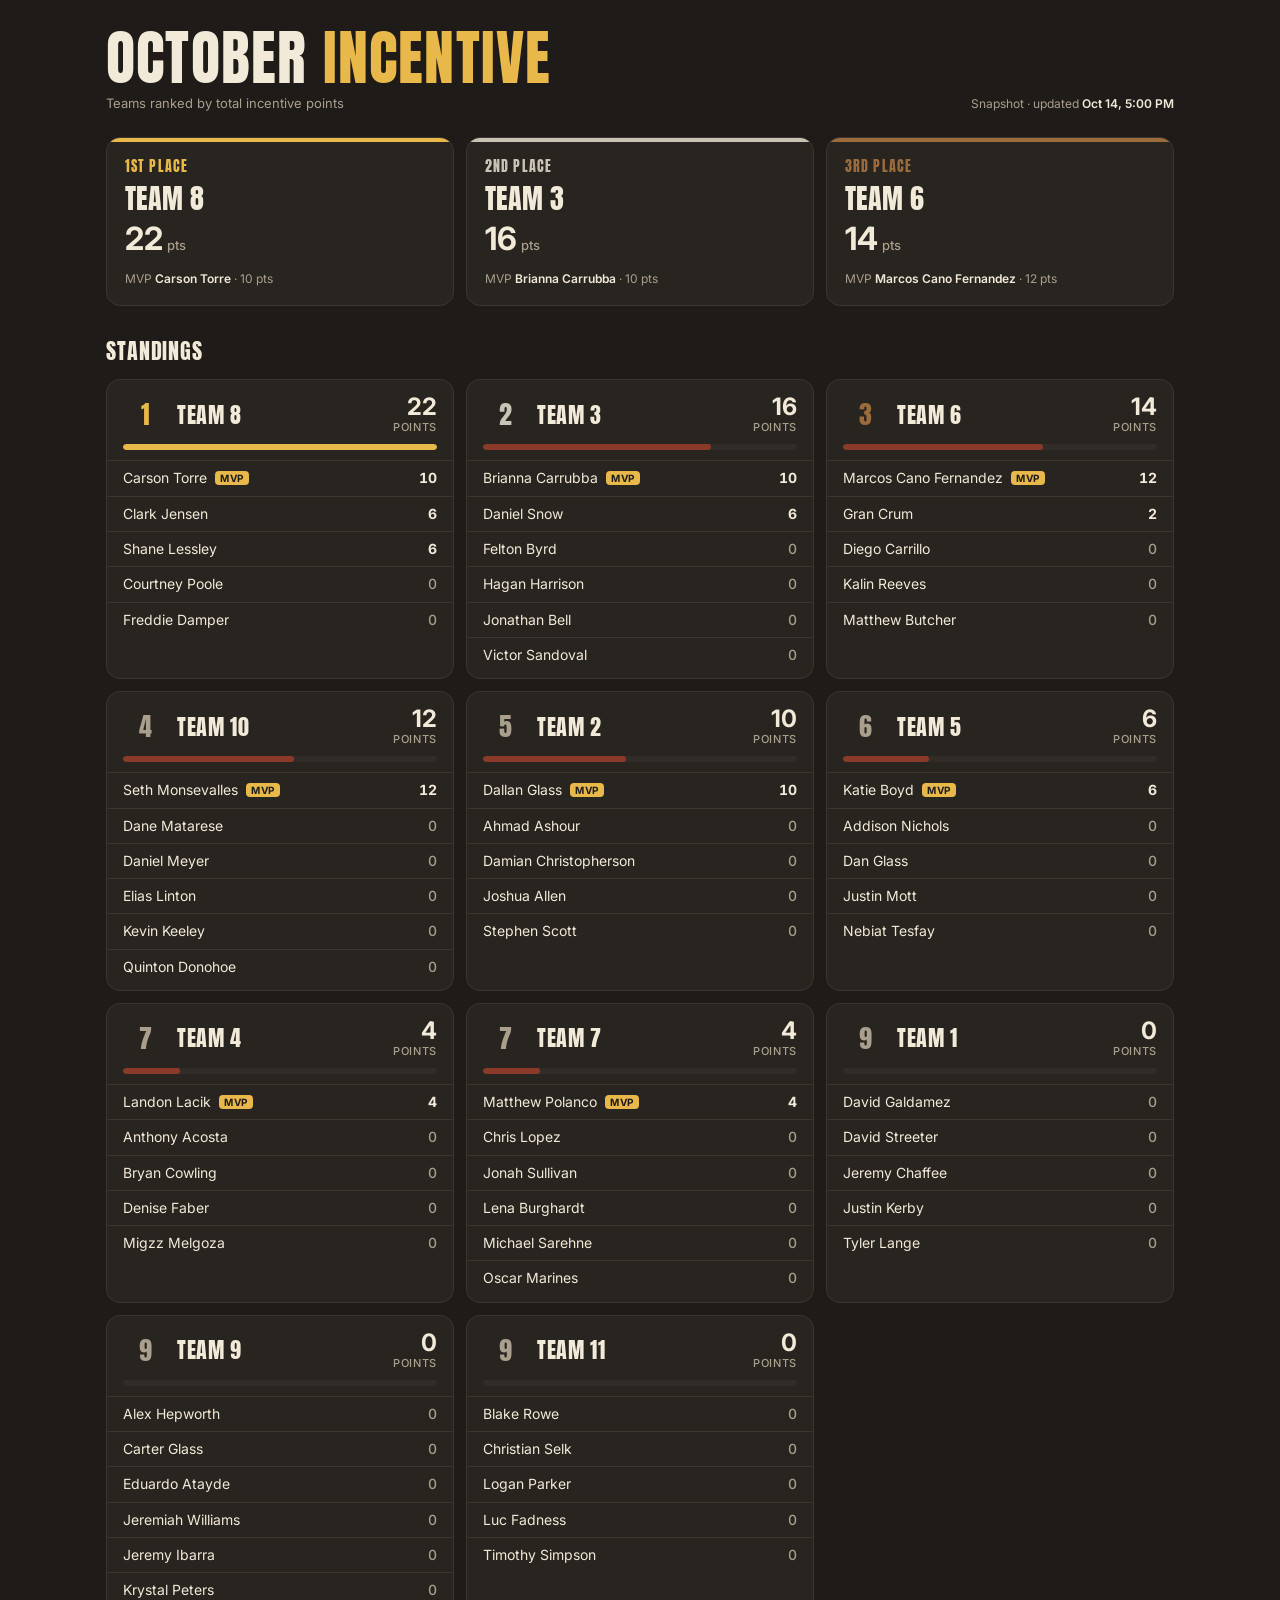
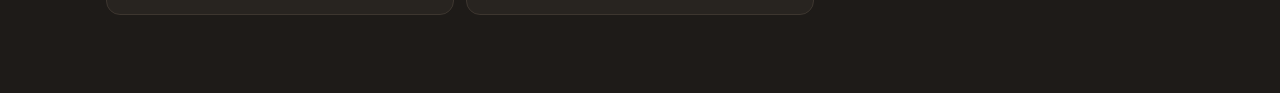
==== october.html @ 86134f39 "Rename october to october.html" ====
<!doctype html>
<html lang="en">
<head>
<meta charset="utf-8">
<meta name="viewport" content="width=device-width, initial-scale=1">
<title>October Incentive</title>
<link rel="preconnect" href="https://fonts.googleapis.com">
<link href="https://fonts.googleapis.com/css2?family=Anton&family=Inter:wght@400;500;600;700&display=swap" rel="stylesheet">
<style>
  :root {
    --bg: #1E1B18;          /* Ranch Black */
    --panel: #282420;
    --panel-2: #312c27;
    --line: #3d362f;
    --text: #F2EAD8;        /* Bone Cream */
    --muted: #a99f8c;
    --gold: #E8B84B;        /* Harvest Gold */
    --silver: #C9C3B6;
    --bronze: #9C6B3C;      /* Mesa Brown */
    --adobe: #8B3A2A;       /* Burnt Adobe */
    --red: #D90000;         /* Red Hot */
    --green: #6F9A3E;       /* cactus */
  }
  * { box-sizing: border-box; }
  body {
    margin: 0; background: var(--bg); color: var(--text);
    font: 15px/1.45 Inter, system-ui, sans-serif;
  }
  .wrap { max-width: 1100px; margin: 0 auto; padding: 28px 16px 60px; }
  header { display: flex; flex-wrap: wrap; align-items: flex-end; justify-content: space-between; gap: 12px; margin-bottom: 24px; }
  h1 { font: 400 clamp(36px, 7vw, 60px)/1 Anton, Impact, sans-serif; letter-spacing: .02em; margin: 0; text-transform: uppercase; }
  h1 span { color: var(--gold); }
  .sub { color: var(--muted); font-size: 13px; margin-top: 6px; }
  .updated { color: var(--muted); font-size: 12px; text-align: right; }
  .updated b { color: var(--text); font-weight: 600; }

  /* Podium */
  .podium { display: grid; grid-template-columns: repeat(3, 1fr); gap: 12px; margin-bottom: 28px; }
  .pod { background: var(--panel); border: 1px solid var(--line); border-radius: 14px; padding: 18px; position: relative; overflow: hidden; }
  .pod::before { content: ""; position: absolute; inset: 0 0 auto 0; height: 4px; background: var(--c); }
  .pod .place { font: 400 14px Anton, sans-serif; letter-spacing: .08em; color: var(--c); text-transform: uppercase; }
  .pod .name { font: 400 28px/1.1 Anton, sans-serif; margin: 6px 0 2px; text-transform: uppercase; }
  .pod .pts { font-size: 32px; font-weight: 700; color: var(--text); }
  .pod .pts small { font-size: 13px; color: var(--muted); font-weight: 500; margin-left: 4px; }
  .pod .mvp { font-size: 12px; color: var(--muted); margin-top: 8px; }
  .pod .mvp b { color: var(--text); font-weight: 600; }
  .p1 { --c: var(--gold); } .p2 { --c: var(--silver); } .p3 { --c: var(--bronze); }

  /* Standings */
  h2 { font: 400 22px Anton, sans-serif; letter-spacing: .04em; text-transform: uppercase; margin: 0 0 12px; }
  .teams { display: grid; grid-template-columns: repeat(auto-fill, minmax(320px, 1fr)); gap: 12px; }
  .team { background: var(--panel); border: 1px solid var(--line); border-radius: 14px; overflow: hidden; }
  .team-head { display: grid; grid-template-columns: 44px 1fr auto; align-items: center; gap: 10px; padding: 14px 16px 10px; }
  .rank { font: 400 26px Anton, sans-serif; color: var(--muted); text-align: center; }
  .team.r1 .rank { color: var(--gold); } .team.r2 .rank { color: var(--silver); } .team.r3 .rank { color: var(--bronze); }
  .team-name { font: 400 22px Anton, sans-serif; text-transform: uppercase; letter-spacing: .03em; }
  .team-total { font-size: 24px; font-weight: 700; text-align: right; line-height: 1; }
  .team-total small { display: block; font-size: 11px; color: var(--muted); font-weight: 500; text-transform: uppercase; letter-spacing: .06em; margin-top: 3px; }
  .bar { height: 6px; background: var(--panel-2); margin: 0 16px 10px; border-radius: 3px; overflow: hidden; }
  .bar i { display: block; height: 100%; background: var(--gold); border-radius: 3px; }
  .team:not(.r1) .bar i { background: var(--adobe); }
  ul { list-style: none; margin: 0; padding: 0 0 6px; }
  li { display: flex; justify-content: space-between; gap: 12px; padding: 7px 16px; border-top: 1px solid var(--line); font-size: 14px; }
  li .pts { font-weight: 700; font-variant-numeric: tabular-nums; }
  li .pts.zero { color: var(--muted); font-weight: 500; }
  li.top .who::after { content: "MVP"; font-size: 10px; font-weight: 700; letter-spacing: .06em; color: var(--bg); background: var(--gold); border-radius: 4px; padding: 1px 5px; margin-left: 8px; vertical-align: 1px; }

  .note { margin-top: 18px; color: var(--muted); font-size: 12px; }
  .err { color: var(--red); }

  @media (max-width: 720px) {
    .podium { grid-template-columns: 1fr; }
    .teams { grid-template-columns: 1fr; }
    .updated { text-align: left; }
  }
</style>
</head>
<body>
<div class="wrap">
  <header>
    <div>
      <h1>October <span>Incentive</span></h1>
      <div class="sub">Teams ranked by total incentive points</div>
    </div>
    <div class="updated" id="updated"></div>
  </header>

  <section class="podium" id="podium"></section>

  <h2>Standings</h2>
  <section class="teams" id="teams"></section>

  <div class="note" id="note"></div>
</div>

<script>
  // Paste the Apps Script web-app /exec URL here to go live. Leave empty to use SNAPSHOT.
  const DATA_URL = '';
  const REFRESH_MS = 5 * 60 * 1000;

  // Snapshot of the "October incentive" tab, pulled 2026-10-14. Used until DATA_URL is set.
  const SNAPSHOT = {
    updated: '2026-10-14T12:00:00-05:00',
    teams: [
      { team: 'Team 1', reps: [['Tyler Lange',0],['David Streeter',0],['David Galdamez',0],['Justin Kerby',0],['Jeremy Chaffee',0]] },
      { team: 'Team 2', reps: [['Stephen Scott',0],['Ahmad Ashour',0],['Joshua Allen',0],['Damian Christopherson',0],['Dallan Glass',10]] },
      { team: 'Team 3', reps: [['Brianna Carrubba',10],['Daniel Snow',6],['Victor Sandoval',0],['Felton Byrd',0],['Jonathan Bell',0],['Hagan Harrison',0]] },
      { team: 'Team 4', reps: [['Migzz Melgoza',0],['Bryan Cowling',0],['Landon Lacik',4],['Denise Faber',0],['Anthony Acosta',0]] },
      { team: 'Team 5', reps: [['Justin Mott',0],['Katie Boyd',6],['Nebiat Tesfay',0],['Dan Glass',0],['Addison Nichols',0]] },
      { team: 'Team 6', reps: [['Kalin Reeves',0],['Gran Crum',2],['Marcos Cano Fernandez',12],['Diego Carrillo',0],['Matthew Butcher',0]] },
      { team: 'Team 7', reps: [['Michael Sarehne',0],['Matthew Polanco',4],['Lena Burghardt',0],['Jonah Sullivan',0],['Chris Lopez',0],['Oscar Marines',0]] },
      { team: 'Team 8', reps: [['Courtney Poole',0],['Freddie Damper',0],['Carson Torre',10],['Shane Lessley',6],['Clark Jensen',6]] },
      { team: 'Team 9', reps: [['Jeremy Ibarra',0],['Eduardo Atayde',0],['Carter Glass',0],['Alex Hepworth',0],['Jeremiah Williams',0],['Krystal Peters',0]] },
      { team: 'Team 10', reps: [['Kevin Keeley',0],['Quinton Donohoe',0],['Daniel Meyer',0],['Dane Matarese',0],['Seth Monsevalles',12],['Elias Linton',0]] },
      { team: 'Team 11', reps: [['Logan Parker',0],['Luc Fadness',0],['Christian Selk',0],['Timothy Simpson',0],['Blake Rowe',0]] },
    ].map(t => ({ team: t.team, reps: t.reps.map(([name, points]) => ({ name, points })) })),
  };

  const fmt = n => Number.isInteger(n) ? String(n) : n.toFixed(1);
  const esc = s => String(s).replace(/[&<>"']/g, c => ({'&':'&amp;','<':'&lt;','>':'&gt;','"':'&quot;',"'":'&#39;'}[c]));

  // Competition ranking: ties share a rank (1, 2, 2, 4).
  function rankTeams(data) {
    const teams = data.teams.map(t => {
      const reps = t.reps.map(r => ({ name: r.name.trim(), points: +r.points || 0 }))
                         .sort((a, b) => b.points - a.points || a.name.localeCompare(b.name));
      return { name: t.team.trim(), reps, total: reps.reduce((s, r) => s + r.points, 0) };
    }).sort((a, b) => b.total - a.total || a.name.localeCompare(b.name, undefined, { numeric: true }));
    teams.forEach((t, i) => { t.rank = i && t.total === teams[i - 1].total ? teams[i - 1].rank : i + 1; });
    return teams;
  }

  function render(data, live) {
    const teams = rankTeams(data);
    const max = Math.max(1, ...teams.map(t => t.total));
    const place = ['1st', '2nd', '3rd'];

    document.getElementById('podium').innerHTML = teams.slice(0, 3).map((t, i) => {
      const mvp = t.reps[0] && t.reps[0].points > 0 ? `MVP <b>${esc(t.reps[0].name)}</b> · ${fmt(t.reps[0].points)} pts` : 'No points yet';
      return `<div class="pod p${t.rank}">
        <div class="place">${place[t.rank - 1] || t.rank + 'th'} place</div>
        <div class="name">${esc(t.name)}</div>
        <div class="pts">${fmt(t.total)}<small>pts</small></div>
        <div class="mvp">${mvp}</div>
      </div>`;
    }).join('');

    document.getElementById('teams').innerHTML = teams.map(t => `
      <article class="team r${t.rank}">
        <div class="team-head">
          <div class="rank">${t.rank}</div>
          <div class="team-name">${esc(t.name)}</div>
          <div class="team-total">${fmt(t.total)}<small>points</small></div>
        </div>
        <div class="bar"><i style="width:${(t.total / max) * 100}%"></i></div>
        <ul>${t.reps.map((r, i) => `
          <li class="${i === 0 && r.points > 0 ? 'top' : ''}">
            <span class="who">${esc(r.name)}</span>
            <span class="pts ${r.points ? '' : 'zero'}">${fmt(r.points)}</span>
          </li>`).join('')}
        </ul>
      </article>`).join('');

    const when = new Date(data.updated);
    document.getElementById('updated').innerHTML =
      `${live ? 'Live' : 'Snapshot'} · updated <b>${when.toLocaleString([], { month: 'short', day: 'numeric', hour: 'numeric', minute: '2-digit' })}</b>`;
  }

  async function load() {
    if (!DATA_URL) return render(SNAPSHOT, false);
    try {
      const res = await fetch(DATA_URL, { cache: 'no-store' });
      if (!res.ok) throw new Error('HTTP ' + res.status);
      render(await res.json(), true);
      document.getElementById('note').textContent = '';
    } catch (e) {
      if (!document.getElementById('teams').children.length) render(SNAPSHOT, false);
      document.getElementById('note').innerHTML = `<span class="err">Couldn't reach the sheet (${esc(e.message)}). Showing last data.</span>`;
    }
  }

  load();
  if (DATA_URL) setInterval(load, REFRESH_MS);
</script>
</body>
</html>
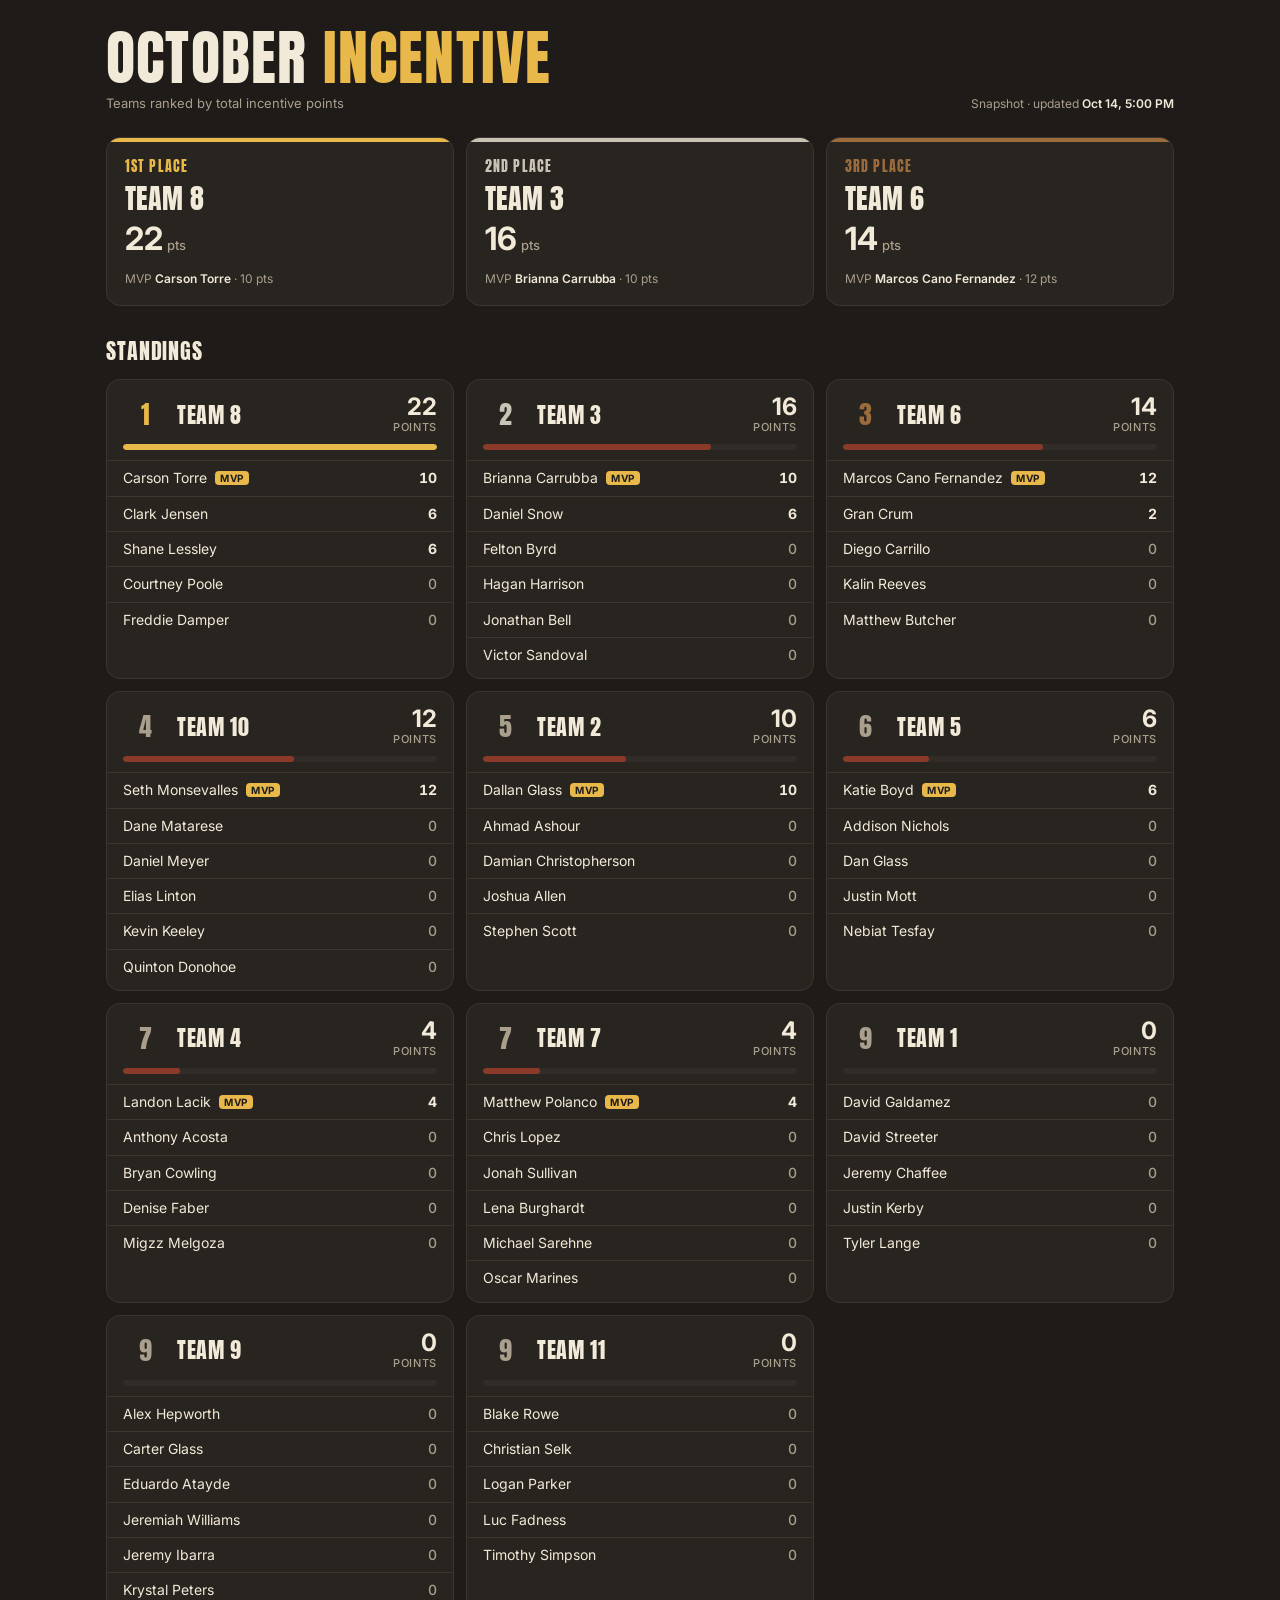
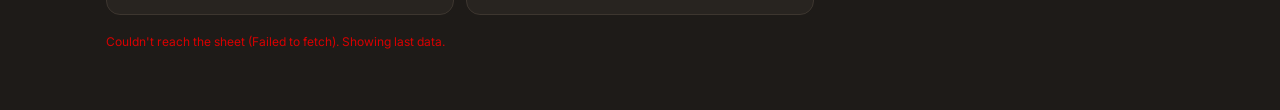
==== commit 5267232d: "Update october.html" ====
--- a/october.html
+++ b/october.html
@@ -95,7 +95,7 @@
 
 <script>
   // Paste the Apps Script web-app /exec URL here to go live. Leave empty to use SNAPSHOT.
-  const DATA_URL = '';
+  const DATA_URL = 'https://script.google.com/macros/s/AKfycbxb5c3cSQa8T36GX-_zjLDrbhzHDsvmF-XbNHAymyAe4vOP9rnjnSh49Q3iXy6ocfPmrQ/exec';
   const REFRESH_MS = 5 * 60 * 1000;
 
   // Snapshot of the "October incentive" tab, pulled 2026-10-14. Used until DATA_URL is set.
